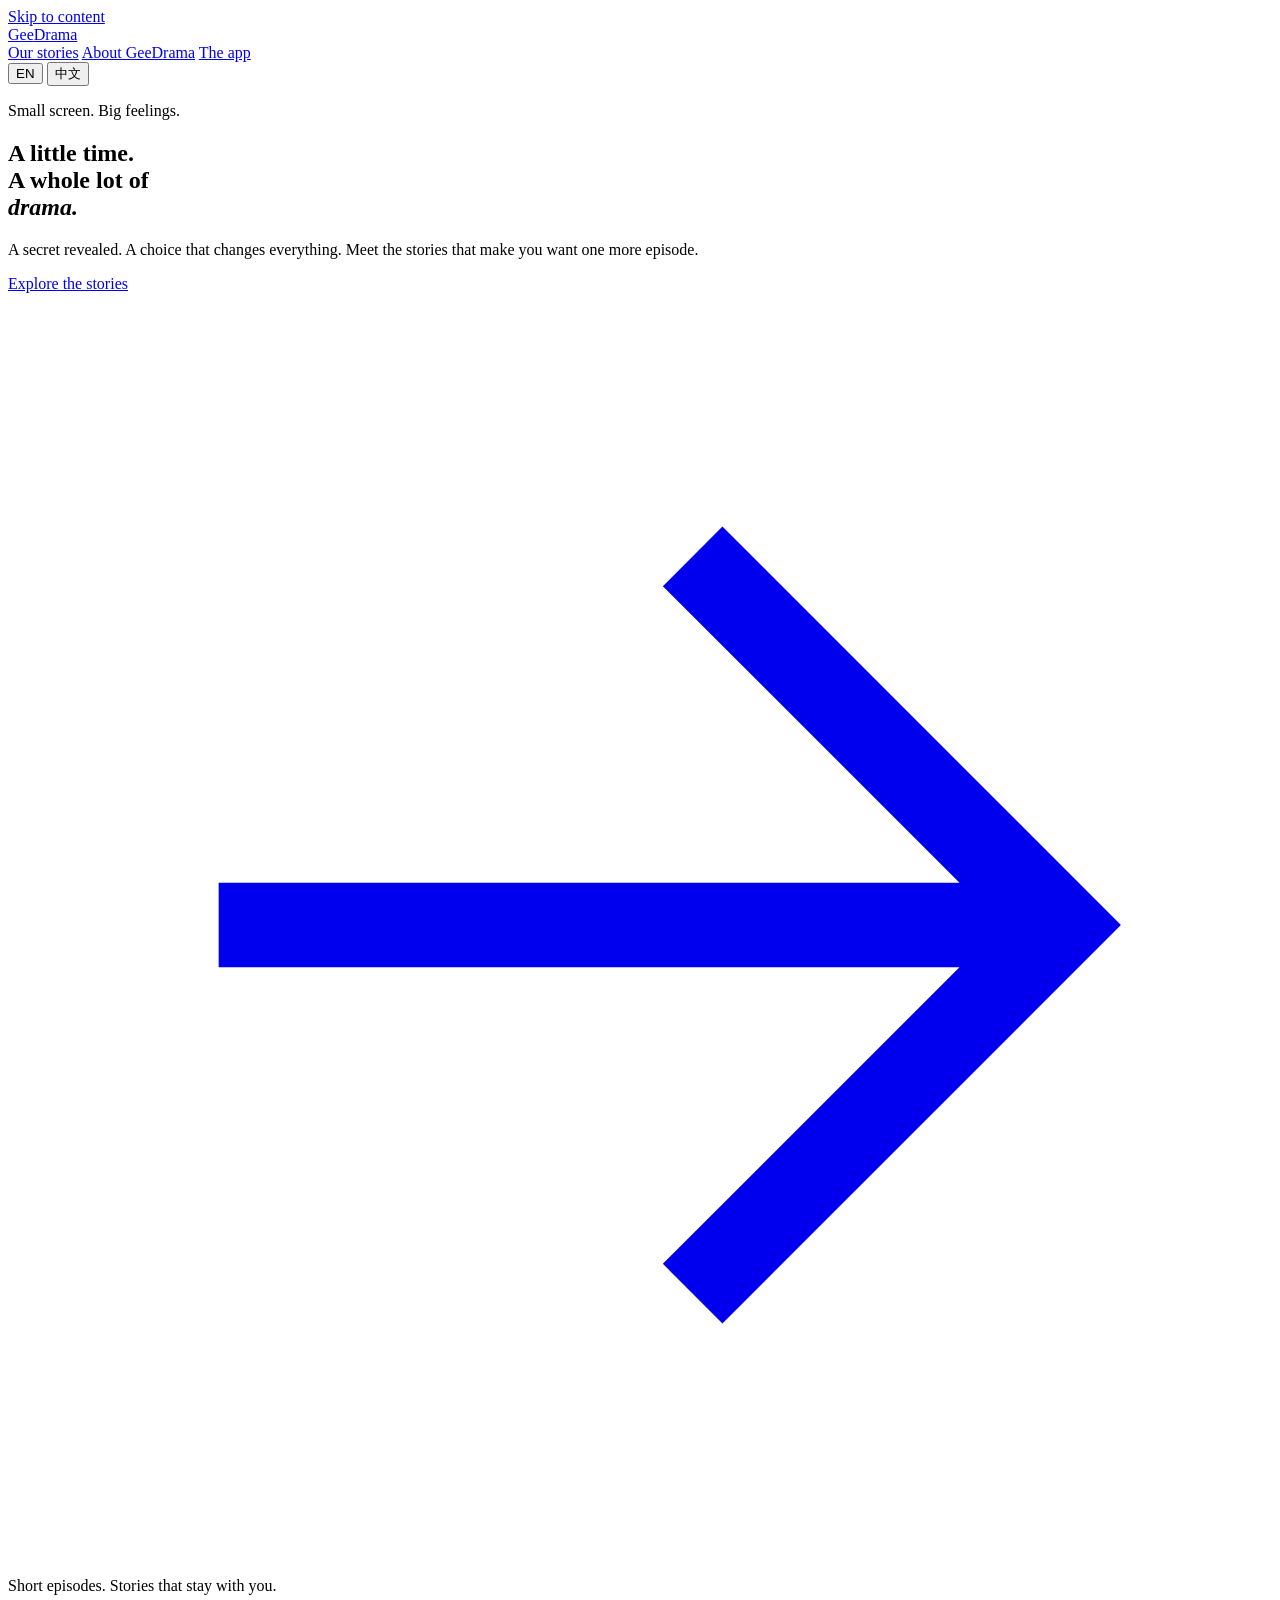
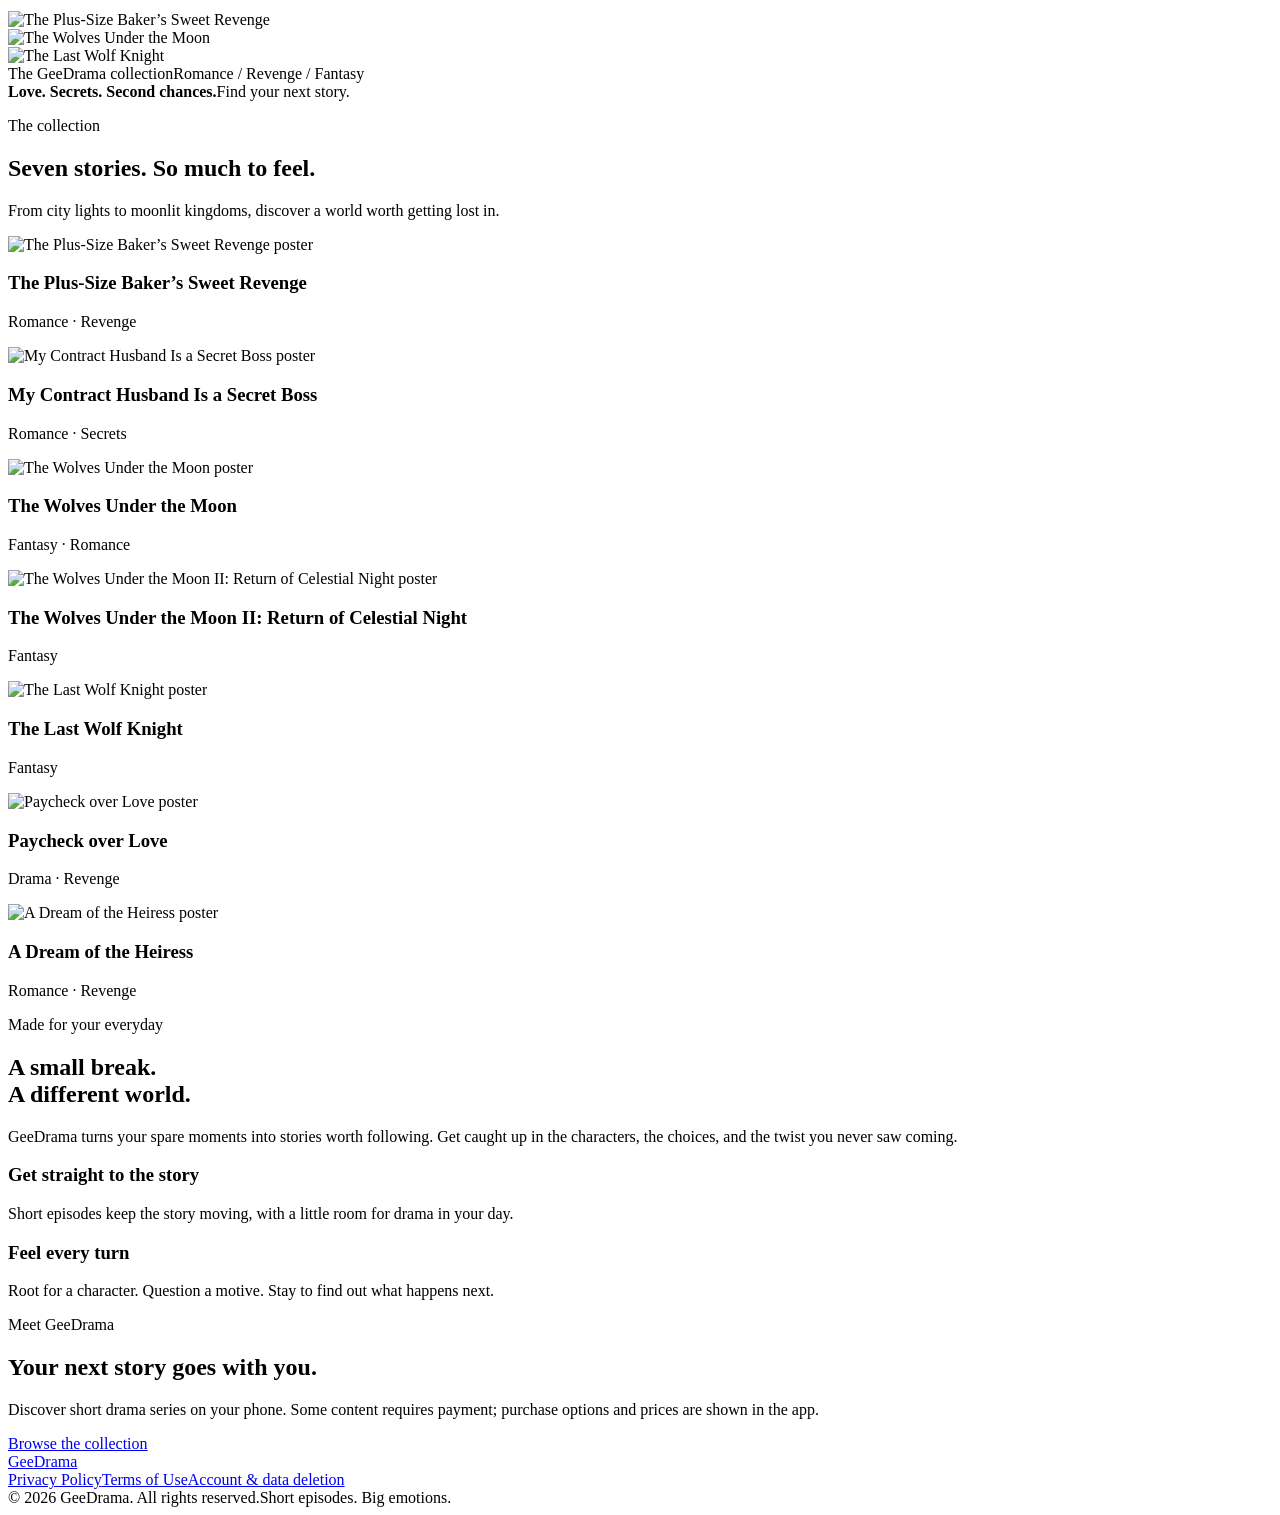
==== index.html @ 71224a9d "Add files via upload" ====
<!doctype html>
<html lang="en">
<head>
  <meta charset="utf-8">
  <meta name="viewport" content="width=device-width,initial-scale=1">
  <title>GeeDrama — Short Drama Series</title>
  <meta name="description" content="Discover GeeDrama short drama series. Romance, revenge and fantasy stories, with big emotions in short episodes.">
  <meta name="theme-color" content="#101113">
  <link rel="stylesheet" href="styles.css">
  <script src="site.js" defer></script>
</head>
<body>
  <a class="skip-link" href="#main" data-i18n="skip">Skip to content</a>
  <header class="site-header">
    <div class="shell header-inner">
      <a class="wordmark" href="index.html" aria-label="GeeDrama home">Gee<span>Drama</span></a>
      <nav class="main-nav" aria-label="Main navigation">
        <a href="#stories" data-i18n="navStories">Our stories</a>
        <a href="#about" data-i18n="navAbout">About GeeDrama</a>
        <a href="#app" data-i18n="navApp">The app</a>
      </nav>
      <div class="lang-switch" role="group" aria-label="Language">
        <button type="button" data-lang="en" aria-pressed="true" lang="en">EN</button>
        <button type="button" data-lang="zh" aria-pressed="false" lang="zh-CN">中文</button>
      </div>
    </div>
  </header>
  <main id="main">
    <section class="hero shell" aria-labelledby="hero-title">
      <div class="hero-copy">
        <p class="eyebrow" data-i18n="heroEyebrow">Small screen. Big feelings.</p>
        <h1 id="hero-title"><span data-i18n="heroLine1">A little time.</span><br><span data-i18n="heroLine2">A whole lot of</span><br><em data-i18n="heroLine3">drama.</em></h1>
        <p class="hero-description" data-i18n="heroDescription">A secret revealed. A choice that changes everything. Meet the stories that make you want one more episode.</p>
        <a class="button" href="#stories"><span data-i18n="explore">Explore the stories</span><svg viewBox="0 0 24 24" fill="none" stroke="currentColor" stroke-width="1.6" aria-hidden="true"><path d="M4 12h15M13 5l7 7-7 7"/></svg></a>
        <p class="hero-footnote" data-i18n="heroNote">Short episodes. Stories that stay with you.</p>
      </div>
      <div class="hero-art" aria-label="Featured GeeDrama series posters">
        <div class="hero-poster poster-left"><img src="assets/covers/the-plus-size-bakers-sweet-revenge.jpg" width="941" height="1672" alt="The Plus-Size Baker’s Sweet Revenge" fetchpriority="high"></div>
        <div class="hero-poster poster-main"><img src="assets/covers/the-wolves-under-the-moon.jpg" width="942" height="1672" alt="The Wolves Under the Moon" fetchpriority="high"></div>
        <div class="hero-poster poster-right"><img src="assets/covers/the-last-wolf-knight.jpg" width="941" height="1672" alt="The Last Wolf Knight"></div>
        <div class="hero-caption"><span data-i18n="heroCaption">The GeeDrama collection</span><span data-i18n="heroGenres">Romance / Revenge / Fantasy</span></div>
      </div>
    </section>
    <div class="shell section-topline"><strong data-i18n="strip1">Love. Secrets. Second chances.</strong><span data-i18n="strip2">Find your next story.</span></div>
    <section class="stories shell" id="stories" aria-labelledby="stories-title">
      <div class="section-heading"><div><p class="eyebrow" data-i18n="collection">The collection</p><h2 id="stories-title" data-i18n="storiesTitle">Seven stories. So much to feel.</h2></div><p data-i18n="storiesDescription">From city lights to moonlit kingdoms, discover a world worth getting lost in.</p></div>
      <div class="catalog">
        <article class="drama-card"><div class="cover"><img src="assets/covers/the-plus-size-bakers-sweet-revenge.jpg" width="941" height="1672" alt="The Plus-Size Baker’s Sweet Revenge poster" loading="lazy"></div><h3>The Plus-Size Baker’s Sweet Revenge</h3><p data-i18n="romanceRevenge">Romance · Revenge</p></article>
        <article class="drama-card"><div class="cover"><img src="assets/covers/my-contract-husband-is-a-secret-boss.jpg" width="1080" height="1560" alt="My Contract Husband Is a Secret Boss poster" loading="lazy"></div><h3>My Contract Husband Is a Secret Boss</h3><p data-i18n="romanceSecrets">Romance · Secrets</p></article>
        <article class="drama-card"><div class="cover"><img src="assets/covers/the-wolves-under-the-moon.jpg" width="942" height="1672" alt="The Wolves Under the Moon poster" loading="lazy"></div><h3>The Wolves Under the Moon</h3><p data-i18n="fantasyRomance">Fantasy · Romance</p></article>
        <article class="drama-card"><div class="cover"><img src="assets/covers/the-wolves-under-the-moon-ii.jpg" width="941" height="1672" alt="The Wolves Under the Moon II: Return of Celestial Night poster" loading="lazy"></div><h3>The Wolves Under the Moon II: Return of Celestial Night</h3><p data-i18n="fantasy">Fantasy</p></article>
        <article class="drama-card"><div class="cover"><img src="assets/covers/the-last-wolf-knight.jpg" width="941" height="1672" alt="The Last Wolf Knight poster" loading="lazy"></div><h3>The Last Wolf Knight</h3><p data-i18n="fantasy">Fantasy</p></article>
        <article class="drama-card"><div class="cover"><img src="assets/covers/paycheck-over-love.jpg" width="512" height="909" alt="Paycheck over Love poster" loading="lazy"></div><h3>Paycheck over Love</h3><p data-i18n="dramaRevenge">Drama · Revenge</p></article>
        <article class="drama-card"><div class="cover"><img src="assets/covers/a-dream-of-the-heiress.jpg" width="352" height="640" alt="A Dream of the Heiress poster" loading="lazy"></div><h3>A Dream of the Heiress</h3><p data-i18n="romanceRevenge">Romance · Revenge</p></article>
      </div>
    </section>
    <section class="about shell" id="about" aria-labelledby="about-title">
      <div><p class="eyebrow" data-i18n="aboutEyebrow">Made for your everyday</p><h2 id="about-title" data-i18n="aboutTitle">A small break.<br>A different world.</h2></div>
      <div><p class="about-intro" data-i18n="aboutIntro">GeeDrama turns your spare moments into stories worth following. Get caught up in the characters, the choices, and the twist you never saw coming.</p><div class="about-points"><div><h3 data-i18n="about1Title">Get straight to the story</h3><p data-i18n="about1Copy">Short episodes keep the story moving, with a little room for drama in your day.</p></div><div><h3 data-i18n="about2Title">Feel every turn</h3><p data-i18n="about2Copy">Root for a character. Question a motive. Stay to find out what happens next.</p></div></div></div>
    </section>
    <section class="download shell" id="app" aria-labelledby="app-title">
      <div><p class="eyebrow" data-i18n="appEyebrow">Meet GeeDrama</p><h2 id="app-title" data-i18n="appTitle">Your next story goes with you.</h2><p data-i18n="appCopy">Discover short drama series on your phone. Some content requires payment; purchase options and prices are shown in the app.</p></div>
      <div class="download-side" id="store-area"><a class="button" href="#stories" data-i18n="browse">Browse the collection</a></div>
    </section>
  </main>
  <footer class="site-footer"><div class="shell"><div class="footer-top"><a class="wordmark" href="index.html">Gee<span>Drama</span></a><nav class="footer-links" aria-label="Footer"><a href="privacypolicy.html" data-i18n="privacy">Privacy Policy</a><a href="termsofuse.html" data-i18n="terms">Terms of Use</a><a href="account-deletion.html" data-i18n="deletion">Account & data deletion</a><a id="support-link" hidden data-i18n="support">Contact us</a></nav></div><div class="footer-bottom"><span>© 2026 GeeDrama. <span data-i18n="rights">All rights reserved.</span></span><span data-i18n="footerNote">Short episodes. Big emotions.</span></div></div></footer>
</body>
</html>
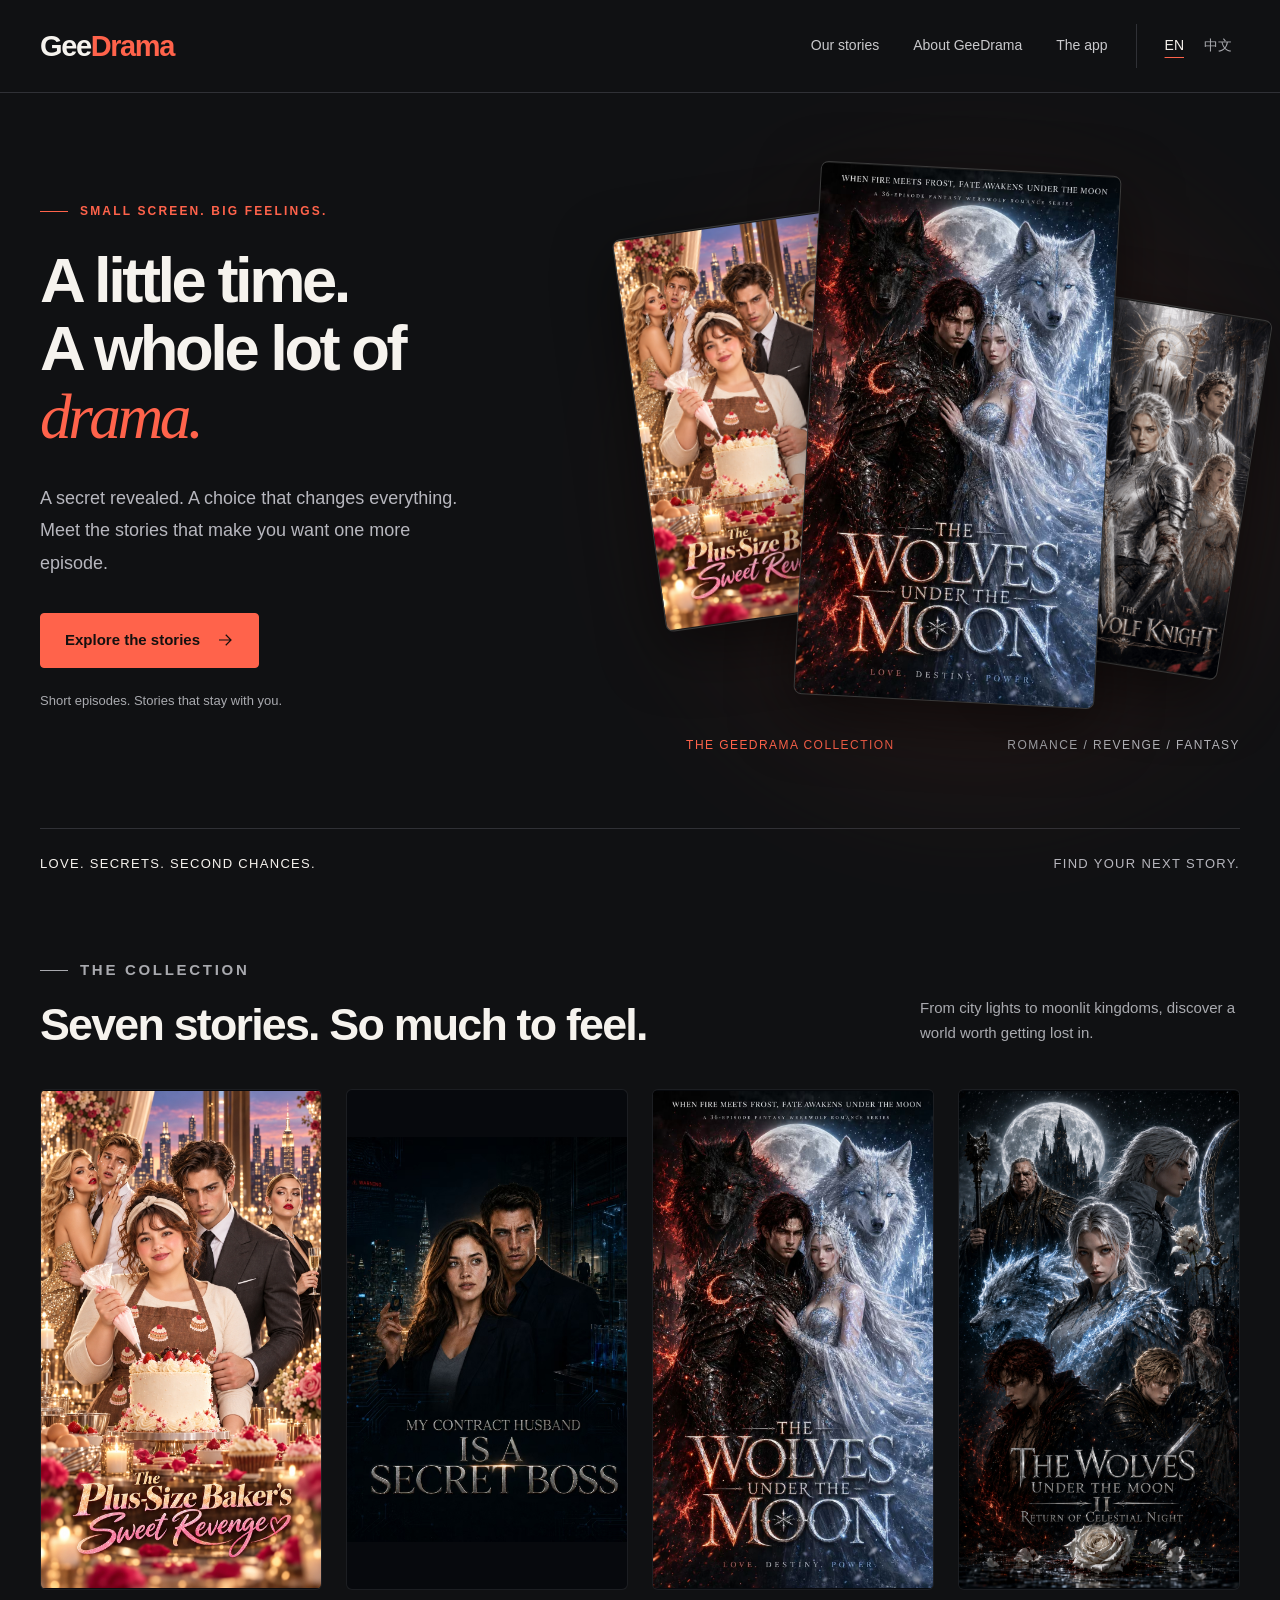
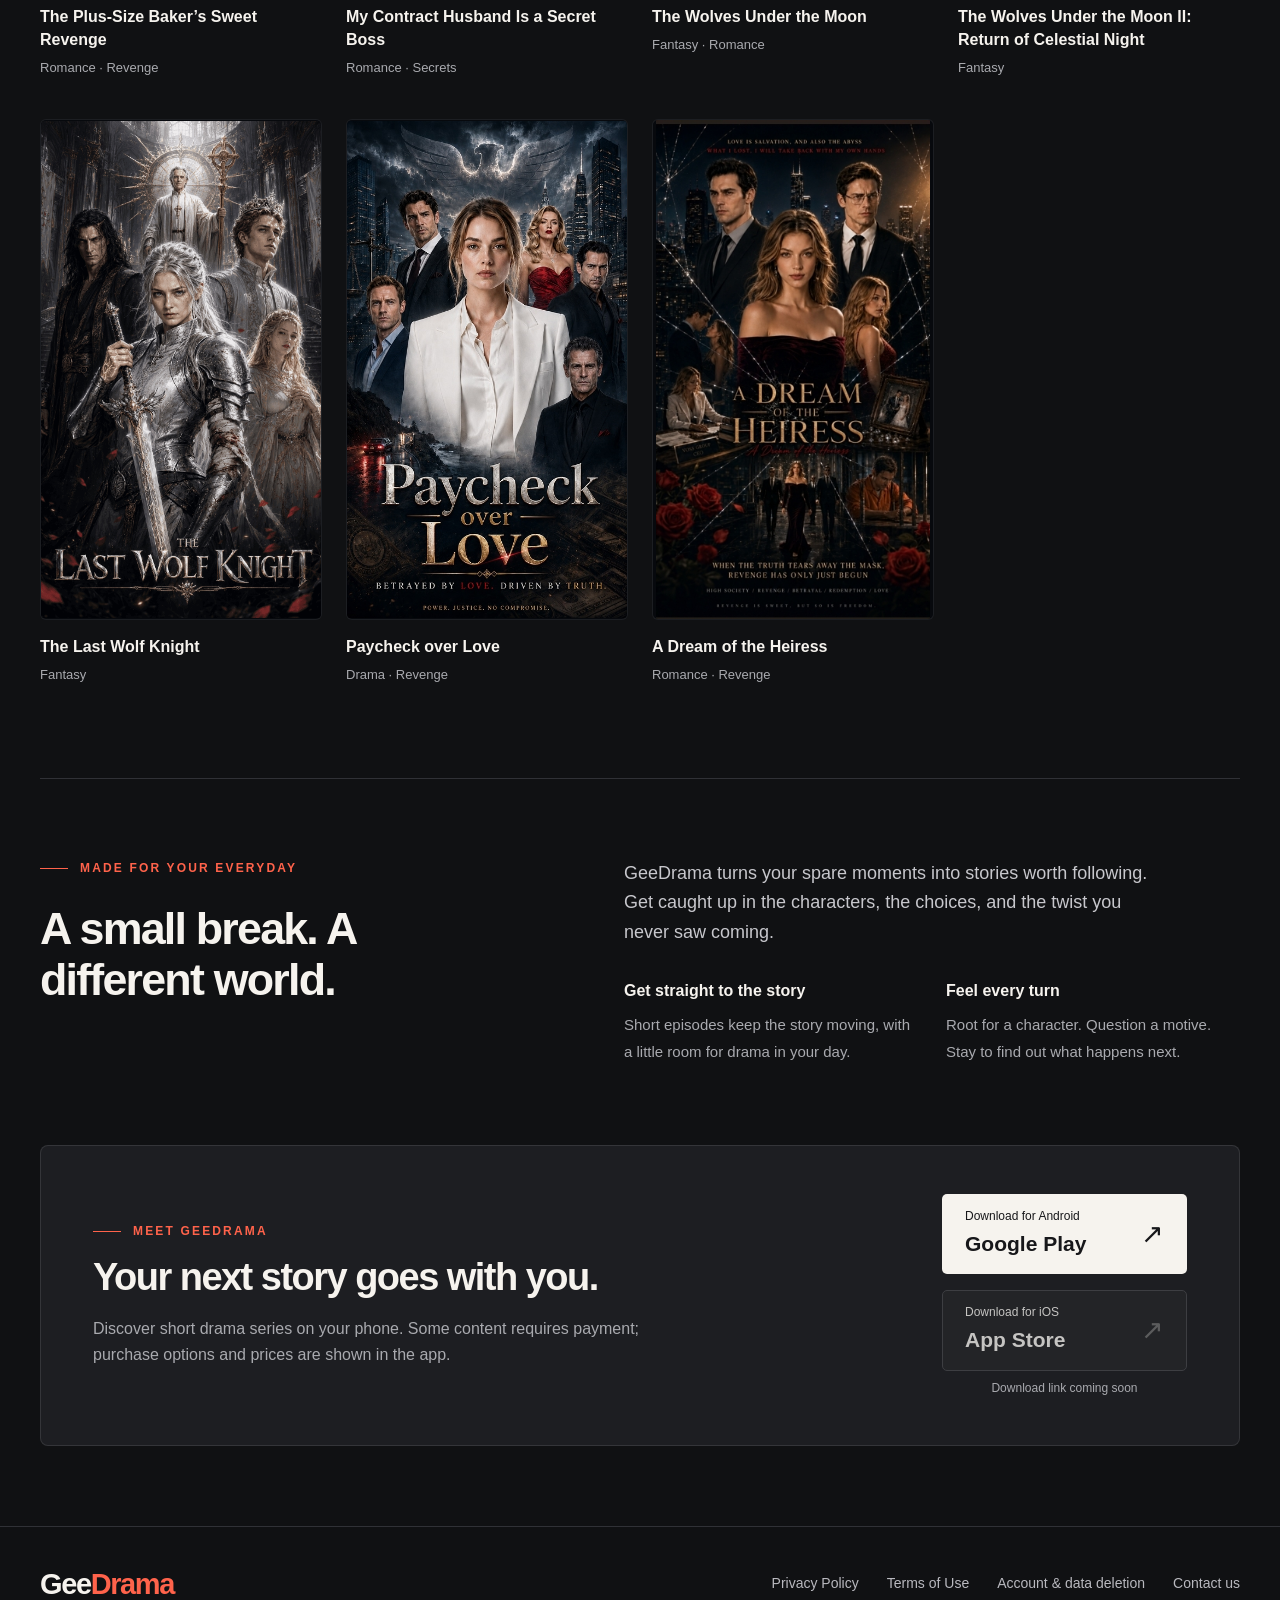
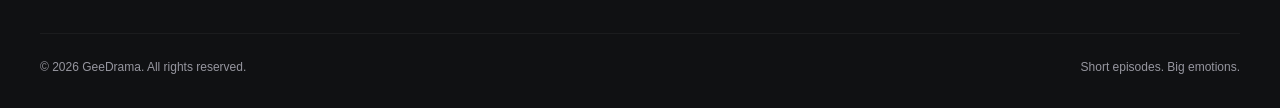
==== commit 38e1087c: "更新" ====
--- a/index.html
+++ b/index.html
@@ -60,9 +60,12 @@
     </section>
     <section class="download shell" id="app" aria-labelledby="app-title">
       <div><p class="eyebrow" data-i18n="appEyebrow">Meet GeeDrama</p><h2 id="app-title" data-i18n="appTitle">Your next story goes with you.</h2><p data-i18n="appCopy">Discover short drama series on your phone. Some content requires payment; purchase options and prices are shown in the app.</p></div>
-      <div class="download-side" id="store-area"><a class="button" href="#stories" data-i18n="browse">Browse the collection</a></div>
+      <div class="download-side" id="store-area">
+<a class="store-link" id="android-download" href="https://play.google.com/store/apps/details?id=geedrama.drama.shorts" target="_blank" rel="noopener noreferrer"><span><small data-i18n="androidDownload">Download for Android</small><strong>Google Play</strong></span><span class="store-arrow" aria-hidden="true">↗</span></a>
+<div class="ios-download"><button class="store-link store-unavailable" id="ios-download" type="button" disabled aria-describedby="ios-status"><span><small data-i18n="iosDownload">Download for iOS</small><strong>App Store</strong></span><span class="store-arrow" aria-hidden="true">↗</span></button><span class="availability" id="ios-status" data-i18n="iosSoon">Download link coming soon</span></div>
+</div>
     </section>
   </main>
-  <footer class="site-footer"><div class="shell"><div class="footer-top"><a class="wordmark" href="index.html">Gee<span>Drama</span></a><nav class="footer-links" aria-label="Footer"><a href="privacypolicy.html" data-i18n="privacy">Privacy Policy</a><a href="termsofuse.html" data-i18n="terms">Terms of Use</a><a href="account-deletion.html" data-i18n="deletion">Account & data deletion</a><a id="support-link" hidden data-i18n="support">Contact us</a></nav></div><div class="footer-bottom"><span>© 2026 GeeDrama. <span data-i18n="rights">All rights reserved.</span></span><span data-i18n="footerNote">Short episodes. Big emotions.</span></div></div></footer>
+  <footer class="site-footer"><div class="shell"><div class="footer-top"><a class="wordmark" href="index.html">Gee<span>Drama</span></a><nav class="footer-links" aria-label="Footer"><a href="privacypolicy.html" data-i18n="privacy">Privacy Policy</a><a href="termsofuse.html" data-i18n="terms">Terms of Use</a><a href="account-deletion.html" data-i18n="deletion">Account & data deletion</a><a id="support-link" href="mailto:geedrama.feedback@outlook.com" data-i18n="support">Contact us</a></nav></div><div class="footer-bottom"><span>© 2026 GeeDrama. <span data-i18n="rights">All rights reserved.</span></span><span data-i18n="footerNote">Short episodes. Big emotions.</span></div></div></footer>
 </body>
 </html>
--- a/styles.css
+++ b/styles.css
@@ -0,0 +1,117 @@
+@charset "UTF-8";
+:root{color-scheme:dark;--bg:#101113;--panel:#191a1e;--line:#303136;--text:#f6f3ee;--muted:#a9aaaf;--accent:#ff634b;--max:1240px;font-family:Inter,"Segoe UI",Arial,"PingFang SC","Microsoft YaHei",sans-serif}
+*{box-sizing:border-box}
+html{scroll-behavior:smooth;scroll-padding-top:100px}
+body{margin:0;background:var(--bg);color:var(--text);font-size:16px;line-height:1.65;-webkit-font-smoothing:antialiased}
+a{color:inherit;text-decoration:none}
+img{display:block;max-width:100%;height:auto}
+button{font:inherit}
+button,a{-webkit-tap-highlight-color:transparent}
+a:focus-visible,button:focus-visible{outline:3px solid var(--accent);outline-offset:5px}
+.shell{width:min(var(--max),calc(100% - 80px));margin-inline:auto}
+.skip-link{position:fixed;z-index:100;top:10px;left:16px;background:var(--text);color:var(--bg);padding:10px 20px;transform:translateY(-160%)}
+.skip-link:focus{transform:none}
+.site-header{position:relative;z-index:5;border-bottom:1px solid var(--line)}
+.header-inner{min-height:92px;display:flex;align-items:center;justify-content:space-between;gap:28px}
+.wordmark{display:inline-flex;align-items:center;font-size:29px;font-weight:750;letter-spacing:-1.4px;line-height:1.2;white-space:nowrap}
+.wordmark span{color:var(--accent)}
+.main-nav{display:flex;align-items:center;gap:34px;margin-left:auto;font-size:14px;font-weight:500}
+.main-nav a{color:#c9c9cc;transition:color .2s}
+.main-nav a:hover{color:var(--text)}
+.lang-switch{display:flex;border-left:1px solid var(--line);padding-left:20px;gap:4px}
+.lang-switch button{border:0;background:none;color:var(--muted);padding:8px;cursor:pointer;font-size:14px;min-height:44px}
+.lang-switch button[aria-pressed=true]{color:var(--text);text-decoration:underline;text-decoration-color:var(--accent);text-underline-offset:7px}
+.eyebrow{display:flex;align-items:center;gap:12px;text-transform:uppercase;letter-spacing:.18em;font-size:12px;font-weight:650;color:var(--accent);margin:0 0 24px}
+.eyebrow::before{content:"";width:28px;height:1px;background:currentColor;flex:none}
+.hero{display:grid;grid-template-columns:1fr 1.06fr;align-items:center;gap:30px;min-height:735px;padding-top:48px;padding-bottom:56px}
+.hero-copy{position:relative;z-index:2;padding-block:24px}
+.hero h1{font-size:clamp(46px,4.95vw,70px);line-height:1.08;letter-spacing:-.055em;font-weight:620;max-width:620px;margin:0 0 30px}
+.hero h1 em{font-weight:450;font-family:Georgia,"Times New Roman",serif;letter-spacing:-.055em;color:var(--accent)}
+.hero-description{max-width:440px;color:#b7b7be;font-size:18px;line-height:1.8;margin:0 0 34px}
+.button{display:inline-flex;justify-content:center;align-items:center;gap:16px;border:1px solid var(--accent);background:var(--accent);color:#15100f;padding:14px 24px;border-radius:4px;min-height:52px;font-weight:650;font-size:15px;transition:background .2s,transform .2s}
+.button:hover{background:#ff7c68;transform:translateY(-2px)}
+.button svg{width:18px;height:18px;flex:none}
+.hero-footnote{margin:22px 0 0;font-size:13px;color:var(--muted)}
+.hero-art{height:614px;position:relative;isolation:isolate}
+.hero-art::before{content:"";position:absolute;inset:12% 0 3% 12%;background:#b64d36;filter:blur(95px);opacity:.17;z-index:-1;border-radius:50%}
+.hero-poster{position:absolute;overflow:hidden;border:1px solid #ffffff25;border-radius:8px;box-shadow:0 20px 60px #0008;background:#191919}
+.hero-poster img{width:100%;height:100%;object-fit:contain}
+.poster-main{width:50%;aspect-ratio:942/1672;left:28%;top:3%;z-index:3;transform:rotate(3deg)}
+.poster-left{width:37%;aspect-ratio:941/1672;left:0;top:12%;transform:rotate(-8deg);z-index:2}
+.poster-right{width:34%;aspect-ratio:941/1672;right:-1%;top:25%;transform:rotate(9deg);z-index:1}
+.hero-caption{position:absolute;bottom:8px;left:8%;right:0;display:flex;justify-content:space-between;gap:20px;color:#b5b5ba;font-size:12px;letter-spacing:.12em;text-transform:uppercase}
+.hero-caption span:first-child{color:var(--accent)}
+.section-topline{border-top:1px solid var(--line);display:flex;justify-content:space-between;gap:24px;padding-block:24px;font-size:13px;letter-spacing:.1em;text-transform:uppercase;color:#b7b7be}
+.section-topline strong{font-weight:500;color:var(--text)}
+.stories{padding-top:60px;padding-bottom:92px}
+.section-heading{display:flex;align-items:end;justify-content:space-between;gap:32px;margin-bottom:38px}
+.section-heading h2,.about h2,.download h2{font-weight:560;font-size:clamp(34px,3.5vw,48px);line-height:1.15;letter-spacing:-.04em;margin:0}
+.section-heading p{color:var(--muted);max-width:320px;margin:0 0 5px;font-size:15px}
+.section-heading .eyebrow{margin-bottom:16px}
+.catalog{display:grid;grid-template-columns:repeat(4,minmax(0,1fr));column-gap:24px;row-gap:40px}
+.drama-card{min-width:0}
+.cover{aspect-ratio:9/16;overflow:hidden;background:#07090d;border-radius:6px;border:1px solid #ffffff16}
+.cover img{width:100%;height:100%;object-fit:contain;transition:transform .45s}
+.drama-card:hover .cover img{transform:scale(1.018)}
+.drama-card h3{font-size:16px;line-height:1.45;font-weight:550;margin:15px 0 6px}
+.drama-card p{color:var(--muted);font-size:13px;margin:0}
+.about{display:grid;grid-template-columns:.9fr 1.1fr;gap:80px;padding-block:80px;border-top:1px solid var(--line)}
+.about h2{max-width:390px}
+.about-intro{font-size:18px;color:#c7c7cc;margin:0 0 30px;max-width:530px}
+.about-points{display:grid;grid-template-columns:1fr 1fr;gap:28px}
+.about-points h3{font-size:16px;font-weight:600;margin:0 0 8px}
+.about-points p{color:var(--muted);font-size:15px;line-height:1.75;margin:0}
+.download{border:1px solid #ffffff1a;background:#1d1e22;border-radius:8px;padding:48px 52px;display:flex;align-items:center;justify-content:space-between;gap:40px;margin-block:0 80px}
+.download .eyebrow{margin-bottom:14px}
+.download h2{font-size:38px}
+.download p:not(.eyebrow){color:var(--muted);margin:16px 0 0;max-width:570px}
+.download-side{flex:0 0 210px}
+.store-link{display:flex;align-items:center;gap:14px;background:#f6f3ee;color:#17171a;border-radius:5px;padding:12px 22px;line-height:1.3}
+.store-link svg{width:28px;height:32px;flex:none}
+.store-link small{font-size:12px;display:block}
+.store-link strong{font-size:21px;white-space:nowrap;font-weight:600}
+.availability{display:block;color:var(--muted);font-size:14px;text-align:center;margin-top:10px}
+.site-footer{border-top:1px solid var(--line);padding-block:40px 30px}
+.footer-top{display:flex;align-items:center;justify-content:space-between;gap:26px;margin-bottom:32px}
+.footer-links{display:flex;flex-wrap:wrap;align-items:center;gap:16px 28px;font-size:14px;color:#b9b9bf}
+.footer-links a:hover{color:var(--text)}
+.footer-bottom{display:flex;align-items:center;justify-content:space-between;gap:20px;color:#96969f;font-size:12px;border-top:1px solid #ffffff0c;padding-top:24px}
+.legal-shell{width:min(1160px,calc(100% - 80px));margin-inline:auto}
+.legal-heading{padding:68px 0 44px;border-bottom:1px solid var(--line)}
+.legal-heading h1{font-size:clamp(40px,5vw,64px);line-height:1.1;font-weight:550;letter-spacing:-.045em;margin:0 0 20px}
+.legal-heading .meta{color:var(--muted);font-size:14px}
+.legal-layout{display:grid;grid-template-columns:220px minmax(0,1fr);gap:64px;padding-block:48px 80px;align-items:start}
+.legal-toc{position:sticky;top:32px;max-height:calc(100vh - 64px);overflow-y:auto;font-size:14px;line-height:1.5}
+.legal-toc p{color:var(--text);font-weight:600;margin:0 0 15px}
+.legal-toc a{display:block;padding:7px 0;color:var(--muted)}
+.legal-toc a:hover{color:var(--accent)}
+.legal-content{min-width:0;color:#c7c7cd;font-size:16px;line-height:1.8;overflow-wrap:anywhere}
+.legal-content>p:first-child{margin-top:0}
+.legal-content h2{font-size:24px;font-weight:600;line-height:1.35;color:var(--text);margin:42px 0 16px;scroll-margin-top:28px}
+.legal-content h3{font-size:18px;line-height:1.5;color:var(--text);margin:25px 0 12px}
+.legal-content p{margin:14px 0}
+.legal-content li{padding-left:4px;margin-block:8px}
+.legal-content ul,.legal-content ol{padding-left:22px}
+.legal-content a{color:#ff937f;text-decoration:underline;text-underline-offset:3px}
+.legal-content strong{color:var(--text);font-weight:600}
+.legal-content table{width:100%;border-collapse:collapse;font-size:14px;margin-block:22px}
+.legal-content th,.legal-content td{text-align:left;padding:14px;border:1px solid var(--line);vertical-align:top}
+.legal-content th{color:var(--text)}
+.notice{padding:18px 22px;border:1px solid #ff634b45;border-left:3px solid var(--accent);background:#ff634b08;border-radius:4px}
+[hidden]{display:none!important}
+@media(min-width:1450px){.hero{min-height:780px}.hero-art{height:655px}}
+@media(max-width:1080px){.shell,.legal-shell{width:calc(100% - 56px)}.hero{min-height:620px;gap:18px}.hero-art{height:490px}.hero h1{font-size:54px}.hero-description{font-size:17px}.hero-caption{font-size:10px;left:0}.catalog{gap:28px 20px}.about{gap:45px}.legal-layout{grid-template-columns:190px minmax(0,1fr);gap:36px}.download{padding:36px}}
+@media(max-width:760px){.shell,.legal-shell{width:calc(100% - 40px)}.header-inner{min-height:80px;gap:18px;flex-wrap:wrap;padding-block:18px}.wordmark{font-size:25px}.main-nav{order:3;margin:0;width:100%;justify-content:space-between;gap:16px;font-size:14px}.lang-switch{margin-left:auto;padding-left:10px}.hero{grid-template-columns:1fr;gap:12px;padding-top:30px;padding-bottom:24px}.hero-copy{padding:12px 0}.hero h1{font-size:clamp(43px,8.8vw,64px);max-width:530px;margin-bottom:24px}.hero-description{max-width:480px;margin-bottom:26px}.hero-art{width:min(100%,520px);height:auto;aspect-ratio:1/1.08;justify-self:center;margin-top:20px}.hero-caption{bottom:0;left:0;font-size:11px}.poster-main{left:27%;width:47%}.poster-left{width:35%;left:2%}.poster-right{right:1%;width:32%}.section-topline{font-size:11px;gap:16px;padding-block:20px}.stories{padding-top:44px;padding-bottom:56px}.section-heading{display:block;margin-bottom:28px}.section-heading p{max-width:440px;margin-top:18px}.catalog{grid-template-columns:repeat(2,minmax(0,1fr));gap:28px 16px}.drama-card h3{font-size:15px}.about{grid-template-columns:1fr;gap:30px;padding-block:48px}.about h2{max-width:520px}.about-intro{font-size:17px}.about-points{gap:24px}.download{padding:30px 26px;display:block;margin-bottom:48px}.download h2{font-size:32px}.download-side{margin-top:28px;max-width:230px}.footer-top{display:block}.footer-links{margin-top:28px;gap:14px 24px}.footer-bottom{align-items:start;flex-direction:column;gap:8px}.legal-heading{padding:44px 0 30px}.legal-layout{grid-template-columns:1fr;gap:30px;padding-top:30px}.legal-toc{position:static;max-height:none;display:grid;grid-template-columns:1fr 1fr;gap:0 20px;padding-bottom:25px;border-bottom:1px solid var(--line)}.legal-toc p{grid-column:1/-1}.legal-toc a{font-size:13px}.legal-content h2{font-size:23px}}
+@media(max-width:380px){.shell,.legal-shell{width:calc(100% - 32px)}.main-nav{font-size:13px}.hero h1{font-size:41px}.hero-caption{letter-spacing:.03em;font-size:10px}.catalog{column-gap:12px}.drama-card h3{font-size:14px}.about-points{grid-template-columns:1fr}}
+@media(prefers-reduced-motion:reduce){html{scroll-behavior:auto}*,*::before,*::after{transition:none!important;animation:none!important}}
+
+/* Platform download entries */
+.download-side{flex-basis:245px;display:grid;gap:16px;min-width:0}
+.store-link{width:100%;justify-content:space-between;box-sizing:border-box;text-align:left;font:inherit;border:1px solid transparent}
+a.store-link:hover{background:#fff;transform:translateY(-2px)}
+.store-arrow{font-size:27px;font-weight:400}
+.store-unavailable{background:#232427;color:#c5c4c2;border-color:#3d3e42;cursor:default}
+.store-unavailable .store-arrow{opacity:.35}
+.availability{font-size:12px;line-height:1.5;margin-top:8px}
+.legal-content .deletion-action{display:inline-flex;background:var(--accent);color:#101113;padding:13px 20px;border-radius:5px;text-decoration:none;font-weight:650}
+@media(max-width:760px){.download-side{max-width:280px;width:100%}}
